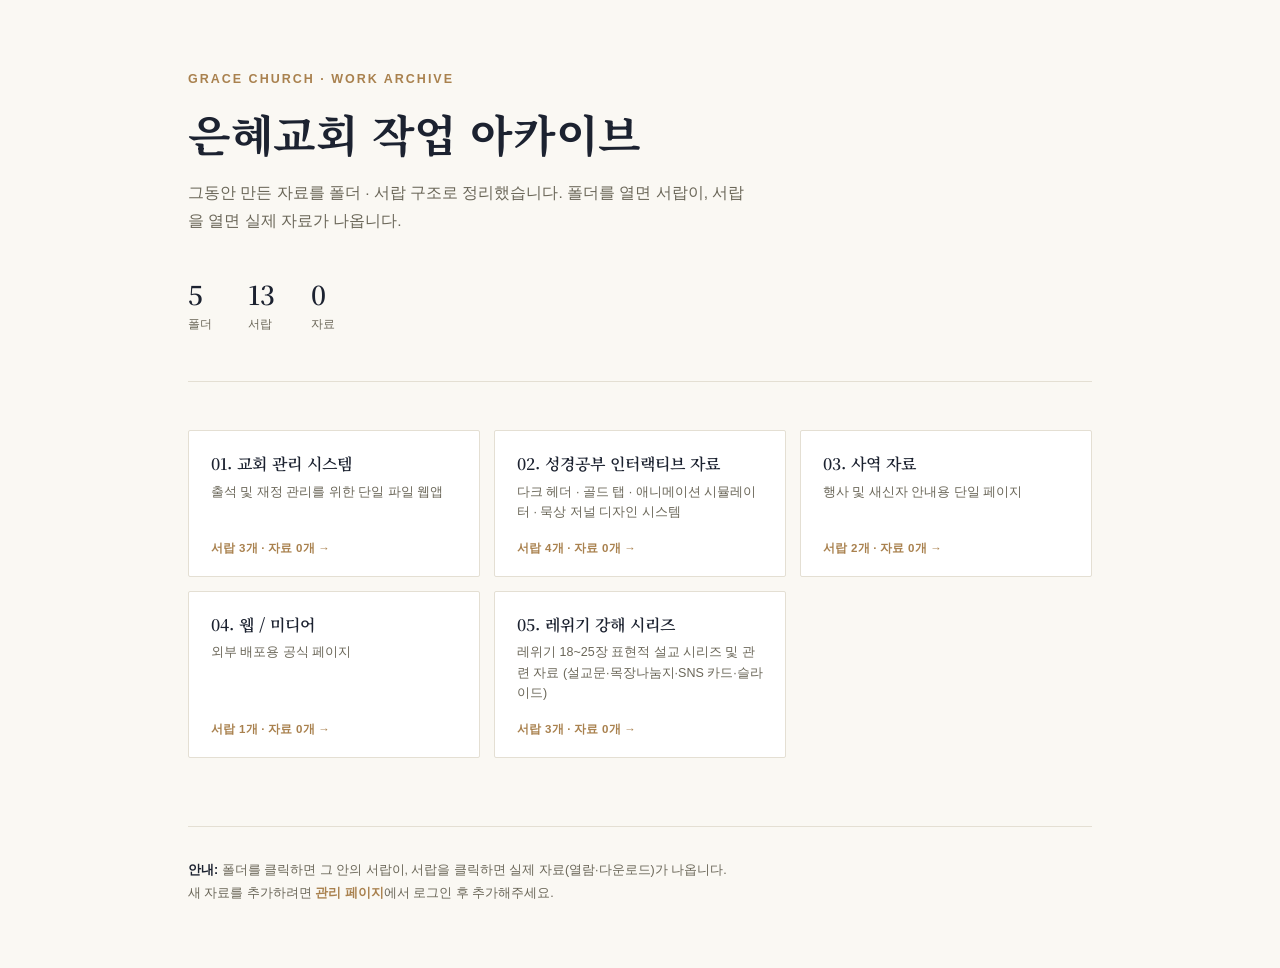
==== index.html @ db2e162c "Add files via upload" ====
<!DOCTYPE html>
<html lang="ko">
<head>
<meta charset="UTF-8">
<meta name="viewport" content="width=device-width, initial-scale=1.0">
<title>은혜교회 · 작업 아카이브</title>
<link rel="preconnect" href="https://fonts.googleapis.com">
<link href="https://fonts.googleapis.com/css2?family=Noto+Serif+KR:wght@400;500;600;700&family=Pretendard:wght@400;500;600&display=swap" rel="stylesheet">
<link rel="stylesheet" href="style.css">
</head>
<body>

<div class="wrap">
  <header class="hero">
    <div class="eyebrow">GRACE CHURCH · WORK ARCHIVE</div>
    <h1 id="site-title">은혜교회 작업 아카이브</h1>
    <p id="site-desc"></p>
    <div class="hero-count">
      <div id="count-folders">0<span>폴더</span></div>
      <div id="count-drawers">0<span>서랍</span></div>
      <div id="count-files">0<span>자료</span></div>
    </div>
  </header>

  <section class="category" style="padding-top:48px;">
    <div class="grid" id="folder-grid"></div>
  </section>

  <footer>
    <strong>안내:</strong> 폴더를 클릭하면 그 안의 서랍이, 서랍을 클릭하면 실제 자료(열람·다운로드)가 나옵니다.<br>
    새 자료를 추가하려면 <a href="/admin/">관리 페이지</a>에서 로그인 후 추가해주세요.
  </footer>
</div>

<script src="https://identity.netlify.com/v1/netlify-identity-widget.js"></script>
<script>
  if (window.netlifyIdentity) {
    window.netlifyIdentity.on("init", user => {
      if (!user) {
        window.netlifyIdentity.on("login", () => {
          document.location.href = "/admin/";
        });
      }
    });
  }
</script>
<script>
  fetch('content/data.json')
    .then(res => res.json())
    .then(data => {
      document.getElementById('site-title').textContent = data.siteTitle;
      document.getElementById('site-desc').textContent = data.siteDesc;

      let totalDrawers = 0, totalFiles = 0;
      const grid = document.getElementById('folder-grid');

      data.folders.forEach(folder => {
        const drawerCount = folder.drawers.length;
        const fileCount = folder.drawers.reduce((sum, d) => sum + d.files.length, 0);
        totalDrawers += drawerCount;
        totalFiles += fileCount;

        const a = document.createElement('a');
        a.className = 'card';
        a.href = `folder.html?f=${encodeURIComponent(folder.id)}`;
        a.innerHTML = `
          <h3 class="card-title">${folder.num}. ${folder.title}</h3>
          <p class="card-desc">${folder.desc}</p>
          <div class="card-meta">서랍 ${drawerCount}개 · 자료 ${fileCount}개 →</div>
        `;
        grid.appendChild(a);
      });

      document.getElementById('count-folders').innerHTML = `${data.folders.length}<span>폴더</span>`;
      document.getElementById('count-drawers').innerHTML = `${totalDrawers}<span>서랍</span>`;
      document.getElementById('count-files').innerHTML = `${totalFiles}<span>자료</span>`;
    });
</script>

</body>
</html>
---- style.css ----
:root{
  --ink:#1C2230;
  --paper:#FAF8F3;
  --paper-dim:#F1EEE6;
  --brass:#A9814E;
  --brass-dim:#C9A876;
  --sage:#6E7C68;
  --line:#E4DFD3;
  --text-soft:#6B6759;
  --radius:2px;
}
*{box-sizing:border-box;}
body{
  margin:0;
  background:var(--paper);
  color:var(--ink);
  font-family:'Pretendard', sans-serif;
  -webkit-font-smoothing:antialiased;
}
.wrap{max-width:960px;margin:0 auto;padding:0 28px;}

/* ---------- header / breadcrumb ---------- */
header.hero{
  padding:72px 0 48px;
  border-bottom:1px solid var(--line);
}
.eyebrow{
  font-size:12.5px;
  letter-spacing:0.16em;
  color:var(--brass);
  font-weight:600;
  margin-bottom:18px;
}
h1{
  font-family:'Noto Serif KR', serif;
  font-size:clamp(28px, 5vw, 44px);
  font-weight:700;
  line-height:1.35;
  margin:0 0 16px;
  letter-spacing:-0.01em;
}
header.hero p{
  font-size:15.5px;
  line-height:1.8;
  color:var(--text-soft);
  max-width:560px;
  margin:0;
}
.hero-count{display:flex;gap:36px;margin-top:40px;}
.hero-count div{font-family:'Noto Serif KR', serif;font-size:26px;font-weight:600;}
.hero-count span{display:block;font-family:'Pretendard';font-size:12px;color:var(--text-soft);margin-top:4px;font-weight:500;}

.breadcrumb{
  padding:28px 0 0;
  font-size:13px;
  color:var(--text-soft);
}
.breadcrumb a{color:var(--text-soft);text-decoration:none;border-bottom:1px solid var(--line);}
.breadcrumb a:hover{color:var(--brass);border-color:var(--brass-dim);}
.breadcrumb .sep{margin:0 8px;opacity:.5;}
.breadcrumb .current{color:var(--ink);font-weight:600;}

/* ---------- category / section ---------- */
section.category{padding:48px 0 8px;}
.cat-head{display:flex;align-items:baseline;gap:14px;margin-bottom:10px;}
.cat-num{
  font-family:'Noto Serif KR', serif;
  font-size:14px;
  color:var(--brass);
  border:1px solid var(--brass-dim);
  padding:3px 9px;
  border-radius:20px;
  font-weight:600;
}
.cat-title{font-family:'Noto Serif KR', serif;font-size:21px;font-weight:600;}
.cat-desc{font-size:13.5px;color:var(--text-soft);margin:6px 0 26px 44px;}

/* ---------- grid / cards (folders & drawers) ---------- */
.grid{
  display:grid;
  grid-template-columns:repeat(auto-fill, minmax(260px, 1fr));
  gap:14px;
  margin-bottom:12px;
}
.card{
  background:#fff;
  border:1px solid var(--line);
  border-radius:var(--radius);
  padding:22px 22px 20px;
  display:flex;
  flex-direction:column;
  transition:border-color .15s ease;
  text-decoration:none;
  color:inherit;
}
.card:hover{border-color:var(--brass-dim);}
.card-title{font-family:'Noto Serif KR', serif;font-size:16px;font-weight:600;margin:0 0 6px;line-height:1.4;}
.card-desc{font-size:12.5px;color:var(--text-soft);line-height:1.65;margin:0 0 18px;flex-grow:1;}
.card-meta{font-size:11.5px;color:var(--brass);font-weight:600;letter-spacing:.02em;}
.card-actions{display:flex;gap:8px;}
.btn{
  flex:1;text-align:center;font-size:12.5px;font-weight:600;padding:9px 0;
  border-radius:var(--radius);cursor:pointer;text-decoration:none;
  border:1px solid transparent;transition:opacity .15s ease;
}
.btn-view{background:var(--ink);color:var(--paper);}
.btn-download{background:transparent;border-color:var(--line);color:var(--ink);}
.btn:hover{opacity:0.82;}
.btn.disabled{opacity:0.35;cursor:not-allowed;pointer-events:none;}

/* ---------- file rows (drawer detail) ---------- */
.file-list{display:flex;flex-direction:column;gap:10px;margin-bottom:40px;}
.file-row{
  background:#fff;border:1px solid var(--line);border-radius:var(--radius);
  padding:16px 20px;display:flex;align-items:center;justify-content:space-between;gap:16px;
}
.file-row:hover{border-color:var(--brass-dim);}
.file-info{min-width:0;}
.file-name{font-family:'Noto Serif KR', serif;font-size:15px;font-weight:600;margin:0 0 4px;}
.file-desc{font-size:12px;color:var(--text-soft);margin:0;line-height:1.6;}
.file-actions{display:flex;gap:8px;flex-shrink:0;}
.file-actions .btn{flex:none;padding:8px 16px;}

.empty-state{
  border:1px dashed var(--line);border-radius:var(--radius);
  padding:40px 24px;text-align:center;color:var(--text-soft);font-size:13.5px;
  line-height:1.8;margin-bottom:40px;
}
.empty-state a{color:var(--brass);font-weight:600;text-decoration:none;border-bottom:1px solid var(--brass-dim);}

footer{
  margin-top:48px;padding:32px 0 64px;border-top:1px solid var(--line);
  font-size:12.5px;color:var(--text-soft);line-height:1.8;
}
footer strong{color:var(--ink);}
footer a{color:var(--brass);text-decoration:none;font-weight:600;}

@media (max-width:600px){
  .hero-count{gap:24px;}
  .cat-desc{margin-left:0;}
  .file-row{flex-direction:column;align-items:flex-start;}
  .file-actions{width:100%;}
  .file-actions .btn{flex:1;}
}
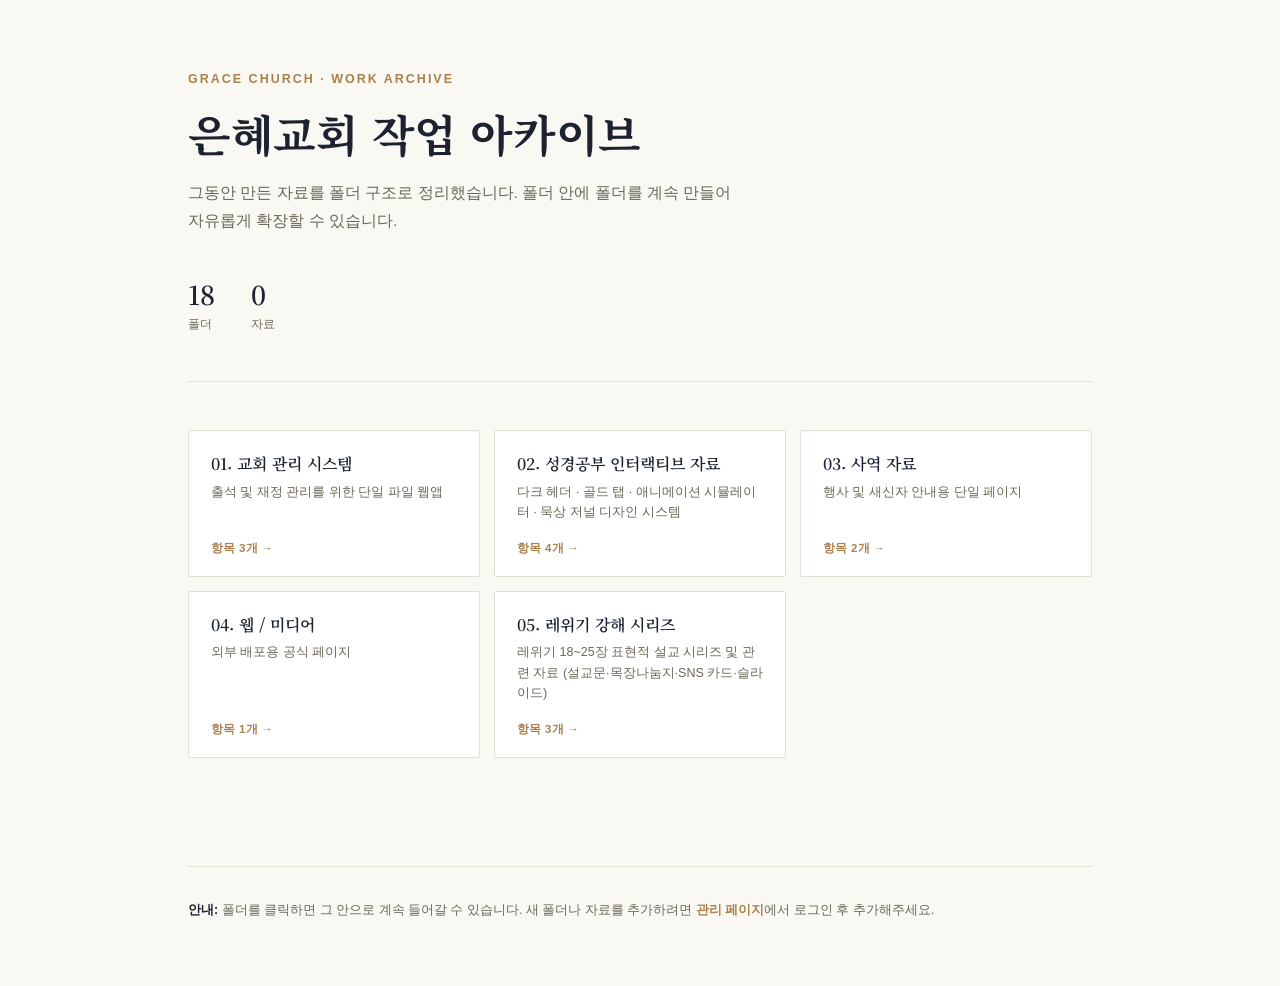
==== commit 4232f2d9: "Add files via upload" ====
--- a/index.html
+++ b/index.html
@@ -11,24 +11,27 @@
 <body>
 
 <div class="wrap">
+  <div class="breadcrumb" id="breadcrumb" style="display:none;"></div>
+
   <header class="hero">
-    <div class="eyebrow">GRACE CHURCH · WORK ARCHIVE</div>
-    <h1 id="site-title">은혜교회 작업 아카이브</h1>
-    <p id="site-desc"></p>
-    <div class="hero-count">
-      <div id="count-folders">0<span>폴더</span></div>
-      <div id="count-drawers">0<span>서랍</span></div>
-      <div id="count-files">0<span>자료</span></div>
-    </div>
+    <div class="eyebrow" id="eyebrow">GRACE CHURCH · WORK ARCHIVE</div>
+    <h1 id="page-title">은혜교회 작업 아카이브</h1>
+    <p id="page-desc"></p>
+    <div class="hero-count" id="hero-count"></div>
   </header>
 
   <section class="category" style="padding-top:48px;">
     <div class="grid" id="folder-grid"></div>
+    <div class="file-list" id="file-list"></div>
+    <div class="empty-state" id="empty-state" style="display:none;">
+      이 폴더 안에는 아직 내용이 없습니다.<br>
+      <a href="/admin/">관리 페이지</a>에서 폴더나 자료를 추가해보세요.
+    </div>
   </section>
 
   <footer>
-    <strong>안내:</strong> 폴더를 클릭하면 그 안의 서랍이, 서랍을 클릭하면 실제 자료(열람·다운로드)가 나옵니다.<br>
-    새 자료를 추가하려면 <a href="/admin/">관리 페이지</a>에서 로그인 후 추가해주세요.
+    <strong>안내:</strong> 폴더를 클릭하면 그 안으로 계속 들어갈 수 있습니다. 새 폴더나 자료를 추가하려면
+    <a href="/admin/">관리 페이지</a>에서 로그인 후 추가해주세요.
   </footer>
 </div>
 
@@ -44,36 +47,111 @@
     });
   }
 </script>
+
 <script>
+  function findNode(node, pathIds) {
+    let current = node;
+    const trail = [{ id: current.id, title: current.title }];
+    for (const id of pathIds) {
+      const next = (current.children || []).find(c => c.id === id && c.type === 'folder');
+      if (!next) return null;
+      current = next;
+      trail.push({ id: current.id, title: current.title });
+    }
+    return { node: current, trail };
+  }
+
   fetch('content/data.json')
     .then(res => res.json())
     .then(data => {
-      document.getElementById('site-title').textContent = data.siteTitle;
-      document.getElementById('site-desc').textContent = data.siteDesc;
+      const params = new URLSearchParams(location.search);
+      const pathParam = params.get('path');
+      const pathIds = pathParam ? pathParam.split(',').filter(Boolean) : [];
 
-      let totalDrawers = 0, totalFiles = 0;
+      const result = findNode({ id: 'root', title: data.siteTitle, children: data.root.children }, pathIds);
+
+      if (!result) {
+        document.querySelector('.wrap').innerHTML = `
+          <div style="padding:80px 0;text-align:center;">
+            <p style="font-family:'Noto Serif KR',serif;font-size:20px;margin-bottom:16px;">폴더를 찾을 수 없습니다.</p>
+            <a href="index.html" style="color:#A9814E;font-weight:600;">← 처음으로 돌아가기</a>
+          </div>`;
+        return;
+      }
+
+      const { node, trail } = result;
+      const isRoot = pathIds.length === 0;
+
+      document.title = `${isRoot ? data.siteTitle : node.title} · 은혜교회 작업 아카이브`;
+
+      if (!isRoot) {
+        const crumb = document.getElementById('breadcrumb');
+        crumb.style.display = 'block';
+        crumb.innerHTML = trail.map((t, i) => {
+          if (i === trail.length - 1) return `<span class="current">${t.title}</span>`;
+          const p = trail.slice(1, i + 1).map(x => x.id).join(',');
+          return `<a href="index.html${p ? '?path=' + encodeURIComponent(p) : ''}">${t.title}</a><span class="sep">/</span>`;
+        }).join('');
+      }
+
+      document.getElementById('eyebrow').textContent = isRoot ? 'GRACE CHURCH · WORK ARCHIVE' : 'FOLDER';
+      document.getElementById('page-title').textContent = isRoot ? data.siteTitle : node.title;
+      document.getElementById('page-desc').textContent = isRoot ? data.siteDesc : (node.desc || '');
+
+      const children = node.children || [];
+      const folders = children.filter(c => c.type === 'folder');
+      const files = children.filter(c => c.type === 'file');
+
+      if (isRoot) {
+        let totalFolders = 0, totalFiles = 0;
+        const countAll = (n) => {
+          (n.children || []).forEach(c => {
+            if (c.type === 'folder') { totalFolders++; countAll(c); }
+            else { totalFiles++; }
+          });
+        };
+        countAll(data.root);
+        document.getElementById('hero-count').innerHTML = `
+          <div>${totalFolders}<span>폴더</span></div>
+          <div>${totalFiles}<span>자료</span></div>
+        `;
+      }
+
       const grid = document.getElementById('folder-grid');
-
-      data.folders.forEach(folder => {
-        const drawerCount = folder.drawers.length;
-        const fileCount = folder.drawers.reduce((sum, d) => sum + d.files.length, 0);
-        totalDrawers += drawerCount;
-        totalFiles += fileCount;
-
+      folders.forEach(folder => {
+        const newPath = [...pathIds, folder.id].join(',');
+        const subCount = (folder.children || []).length;
         const a = document.createElement('a');
         a.className = 'card';
-        a.href = `folder.html?f=${encodeURIComponent(folder.id)}`;
+        a.href = `index.html?path=${encodeURIComponent(newPath)}`;
         a.innerHTML = `
-          <h3 class="card-title">${folder.num}. ${folder.title}</h3>
-          <p class="card-desc">${folder.desc}</p>
-          <div class="card-meta">서랍 ${drawerCount}개 · 자료 ${fileCount}개 →</div>
+          <h3 class="card-title">${folder.title}</h3>
+          <p class="card-desc">${folder.desc || ''}</p>
+          <div class="card-meta">항목 ${subCount}개 →</div>
         `;
         grid.appendChild(a);
       });
 
-      document.getElementById('count-folders').innerHTML = `${data.folders.length}<span>폴더</span>`;
-      document.getElementById('count-drawers').innerHTML = `${totalDrawers}<span>서랍</span>`;
-      document.getElementById('count-files').innerHTML = `${totalFiles}<span>자료</span>`;
+      const list = document.getElementById('file-list');
+      files.forEach(file => {
+        const row = document.createElement('div');
+        row.className = 'file-row';
+        row.innerHTML = `
+          <div class="file-info">
+            <p class="file-name">${file.name}</p>
+            <p class="file-desc">${file.desc || ''}</p>
+          </div>
+          <div class="file-actions">
+            <a class="btn btn-view" href="${file.file}" target="_blank">열람</a>
+            <a class="btn btn-download" href="${file.file}" download>다운로드</a>
+          </div>
+        `;
+        list.appendChild(row);
+      });
+
+      if (folders.length === 0 && files.length === 0) {
+        document.getElementById('empty-state').style.display = 'block';
+      }
     });
 </script>
 
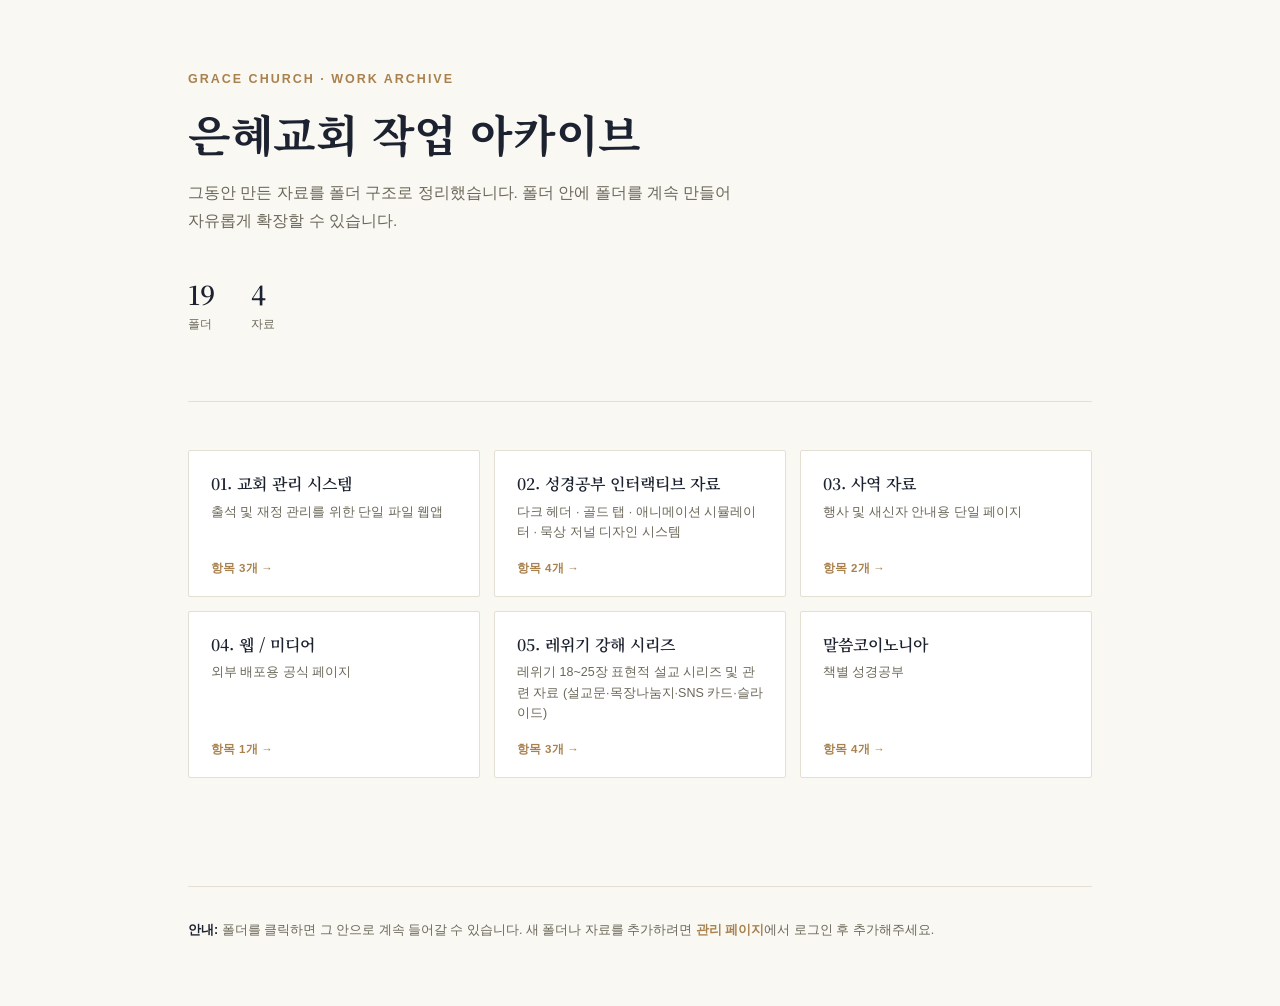
==== commit 447b7cb1: "Add files via upload" ====
--- a/index.html
+++ b/index.html
@@ -18,6 +18,7 @@
     <h1 id="page-title">은혜교회 작업 아카이브</h1>
     <p id="page-desc"></p>
     <div class="hero-count" id="hero-count"></div>
+    <div id="admin-actions" style="margin-top:20px;"></div>
   </header>
 
   <section class="category" style="padding-top:48px;">
@@ -37,26 +38,33 @@
 
 <script src="https://identity.netlify.com/v1/netlify-identity-widget.js"></script>
 <script>
+  let isAdmin = false;
+  let identityReady = false;
+  let siteData = null;
+
   if (window.netlifyIdentity) {
-    window.netlifyIdentity.on("init", user => {
-      if (!user) {
-        window.netlifyIdentity.on("login", () => {
-          document.location.href = "/admin/";
-        });
-      }
+    window.netlifyIdentity.on('init', user => {
+      isAdmin = !!user;
+      identityReady = true;
+      window.netlifyIdentity.on('login', () => { isAdmin = true; renderPage(); });
+      window.netlifyIdentity.on('logout', () => { isAdmin = false; renderPage(); });
+      renderPage();
     });
+    window.netlifyIdentity.init();
+  } else {
+    identityReady = true;
   }
 </script>
 
 <script>
-  function findNode(node, pathIds) {
+  function findNode(node, pathIndices) {
     let current = node;
-    const trail = [{ id: current.id, title: current.title }];
-    for (const id of pathIds) {
-      const next = (current.children || []).find(c => c.id === id && c.type === 'folder');
-      if (!next) return null;
+    const trail = [{ title: current.title }];
+    for (const idx of pathIndices) {
+      const next = (current.children || [])[idx];
+      if (!next || next.type !== 'folder') return null;
       current = next;
-      trail.push({ id: current.id, title: current.title });
+      trail.push({ title: current.title });
     }
     return { node: current, trail };
   }
@@ -64,11 +72,18 @@
   fetch('content/data.json')
     .then(res => res.json())
     .then(data => {
+      siteData = data;
+      renderPage();
+    });
+
+  function renderPage() {
+    if (!siteData || !identityReady) return;
+    const data = siteData;
       const params = new URLSearchParams(location.search);
       const pathParam = params.get('path');
-      const pathIds = pathParam ? pathParam.split(',').filter(Boolean) : [];
+      const pathIndices = pathParam ? pathParam.split(',').filter(x => x !== '').map(Number) : [];
 
-      const result = findNode({ id: 'root', title: data.siteTitle, children: data.root.children }, pathIds);
+      const result = findNode({ title: data.siteTitle, children: data.root.children }, pathIndices);
 
       if (!result) {
         document.querySelector('.wrap').innerHTML = `
@@ -80,7 +95,7 @@
       }
 
       const { node, trail } = result;
-      const isRoot = pathIds.length === 0;
+      const isRoot = pathIndices.length === 0;
 
       document.title = `${isRoot ? data.siteTitle : node.title} · 은혜교회 작업 아카이브`;
 
@@ -89,14 +104,27 @@
         crumb.style.display = 'block';
         crumb.innerHTML = trail.map((t, i) => {
           if (i === trail.length - 1) return `<span class="current">${t.title}</span>`;
-          const p = trail.slice(1, i + 1).map(x => x.id).join(',');
-          return `<a href="index.html${p ? '?path=' + encodeURIComponent(p) : ''}">${t.title}</a><span class="sep">/</span>`;
+          const p = pathIndices.slice(0, i).join(',');
+          return `<a href="index.html${i === 0 ? '' : '?path=' + encodeURIComponent(p)}">${t.title}</a><span class="sep">/</span>`;
         }).join('');
       }
 
       document.getElementById('eyebrow').textContent = isRoot ? 'GRACE CHURCH · WORK ARCHIVE' : 'FOLDER';
       document.getElementById('page-title').textContent = isRoot ? data.siteTitle : node.title;
       document.getElementById('page-desc').textContent = isRoot ? data.siteDesc : (node.desc || '');
+
+      const adminActions = document.getElementById('admin-actions');
+      adminActions.innerHTML = '';
+      if (isAdmin) {
+        if (isRoot) {
+          adminActions.innerHTML = `<a class="btn btn-view" style="display:inline-block;padding:9px 18px;" href="/admin/#/collections/categories/new">+ 새 최상위 폴더</a>`;
+        } else {
+          const rootSlug = data.root.children[pathIndices[0]] && data.root.children[pathIndices[0]].slug;
+          if (rootSlug) {
+            adminActions.innerHTML = `<a class="btn btn-view" style="display:inline-block;padding:9px 18px;" href="/admin/#/collections/categories/entries/${encodeURIComponent(rootSlug)}">✎ 이 폴더 관리하기</a>`;
+          }
+        }
+      }
 
       const children = node.children || [];
       const folders = children.filter(c => c.type === 'folder');
@@ -118,21 +146,26 @@
       }
 
       const grid = document.getElementById('folder-grid');
-      folders.forEach(folder => {
-        const newPath = [...pathIds, folder.id].join(',');
-        const subCount = (folder.children || []).length;
+      grid.innerHTML = '';
+      children.forEach((child, idx) => {
+        if (child.type !== 'folder') return;
+        const newPath = [...pathIndices, idx].join(',');
+        const subCount = (child.children || []).length;
         const a = document.createElement('a');
         a.className = 'card';
         a.href = `index.html?path=${encodeURIComponent(newPath)}`;
         a.innerHTML = `
-          <h3 class="card-title">${folder.title}</h3>
-          <p class="card-desc">${folder.desc || ''}</p>
+          <h3 class="card-title">${child.title}</h3>
+          <p class="card-desc">${child.desc || ''}</p>
           <div class="card-meta">항목 ${subCount}개 →</div>
+          ${isRoot && isAdmin && child.slug ? `<a class="admin-edit-link" href="/admin/#/collections/categories/entries/${encodeURIComponent(child.slug)}" onclick="event.stopPropagation();" style="position:absolute;top:14px;right:14px;font-size:11px;color:#A9814E;font-weight:600;">✎ 편집</a>` : ''}
         `;
+        if (isRoot && isAdmin) a.style.position = 'relative';
         grid.appendChild(a);
       });
 
       const list = document.getElementById('file-list');
+      list.innerHTML = '';
       files.forEach(file => {
         const row = document.createElement('div');
         row.className = 'file-row';
@@ -143,7 +176,7 @@
           </div>
           <div class="file-actions">
             <a class="btn btn-view" href="${file.file}" target="_blank">열람</a>
-            <a class="btn btn-download" href="${file.file}" download>다운로드</a>
+            ${isAdmin ? `<a class="btn btn-download" href="${file.file}" download>다운로드</a>` : ''}
           </div>
         `;
         list.appendChild(row);
@@ -151,8 +184,10 @@
 
       if (folders.length === 0 && files.length === 0) {
         document.getElementById('empty-state').style.display = 'block';
+      } else {
+        document.getElementById('empty-state').style.display = 'none';
       }
-    });
+  }
 </script>
 
 </body>
